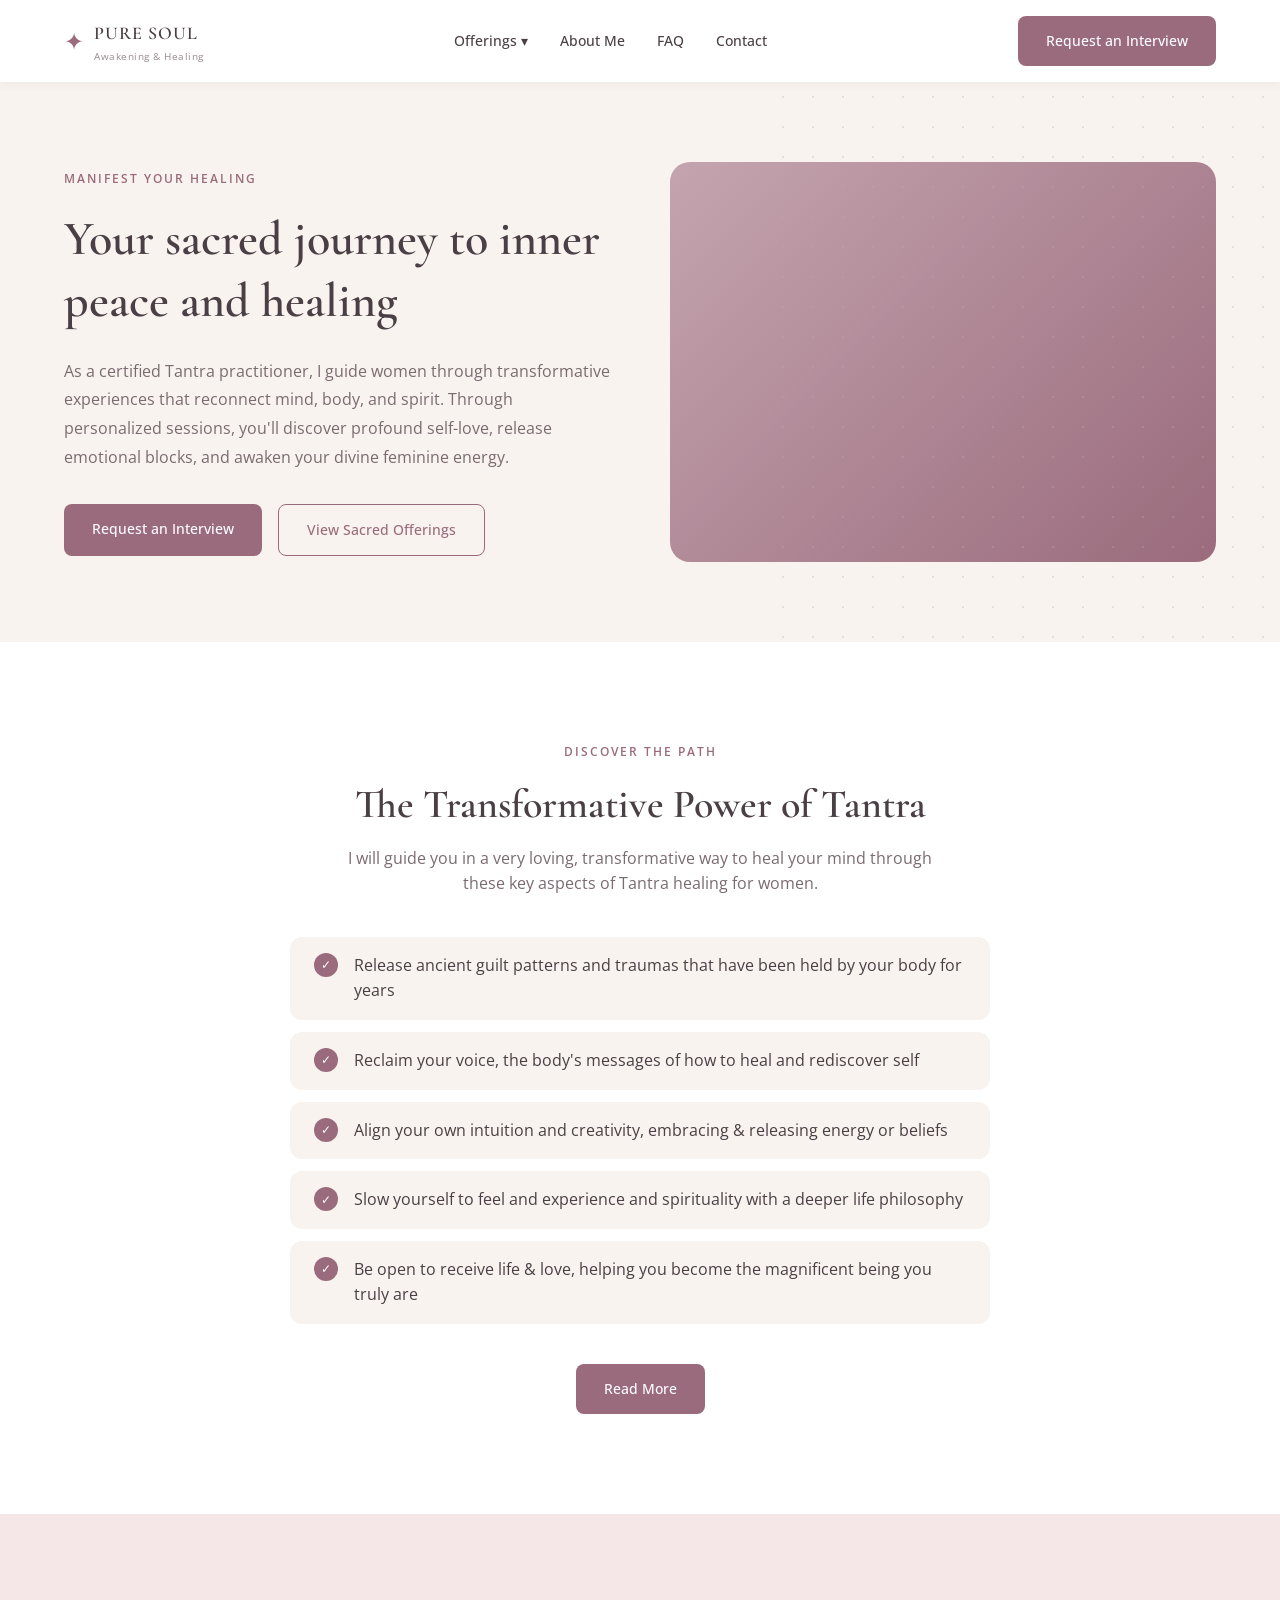
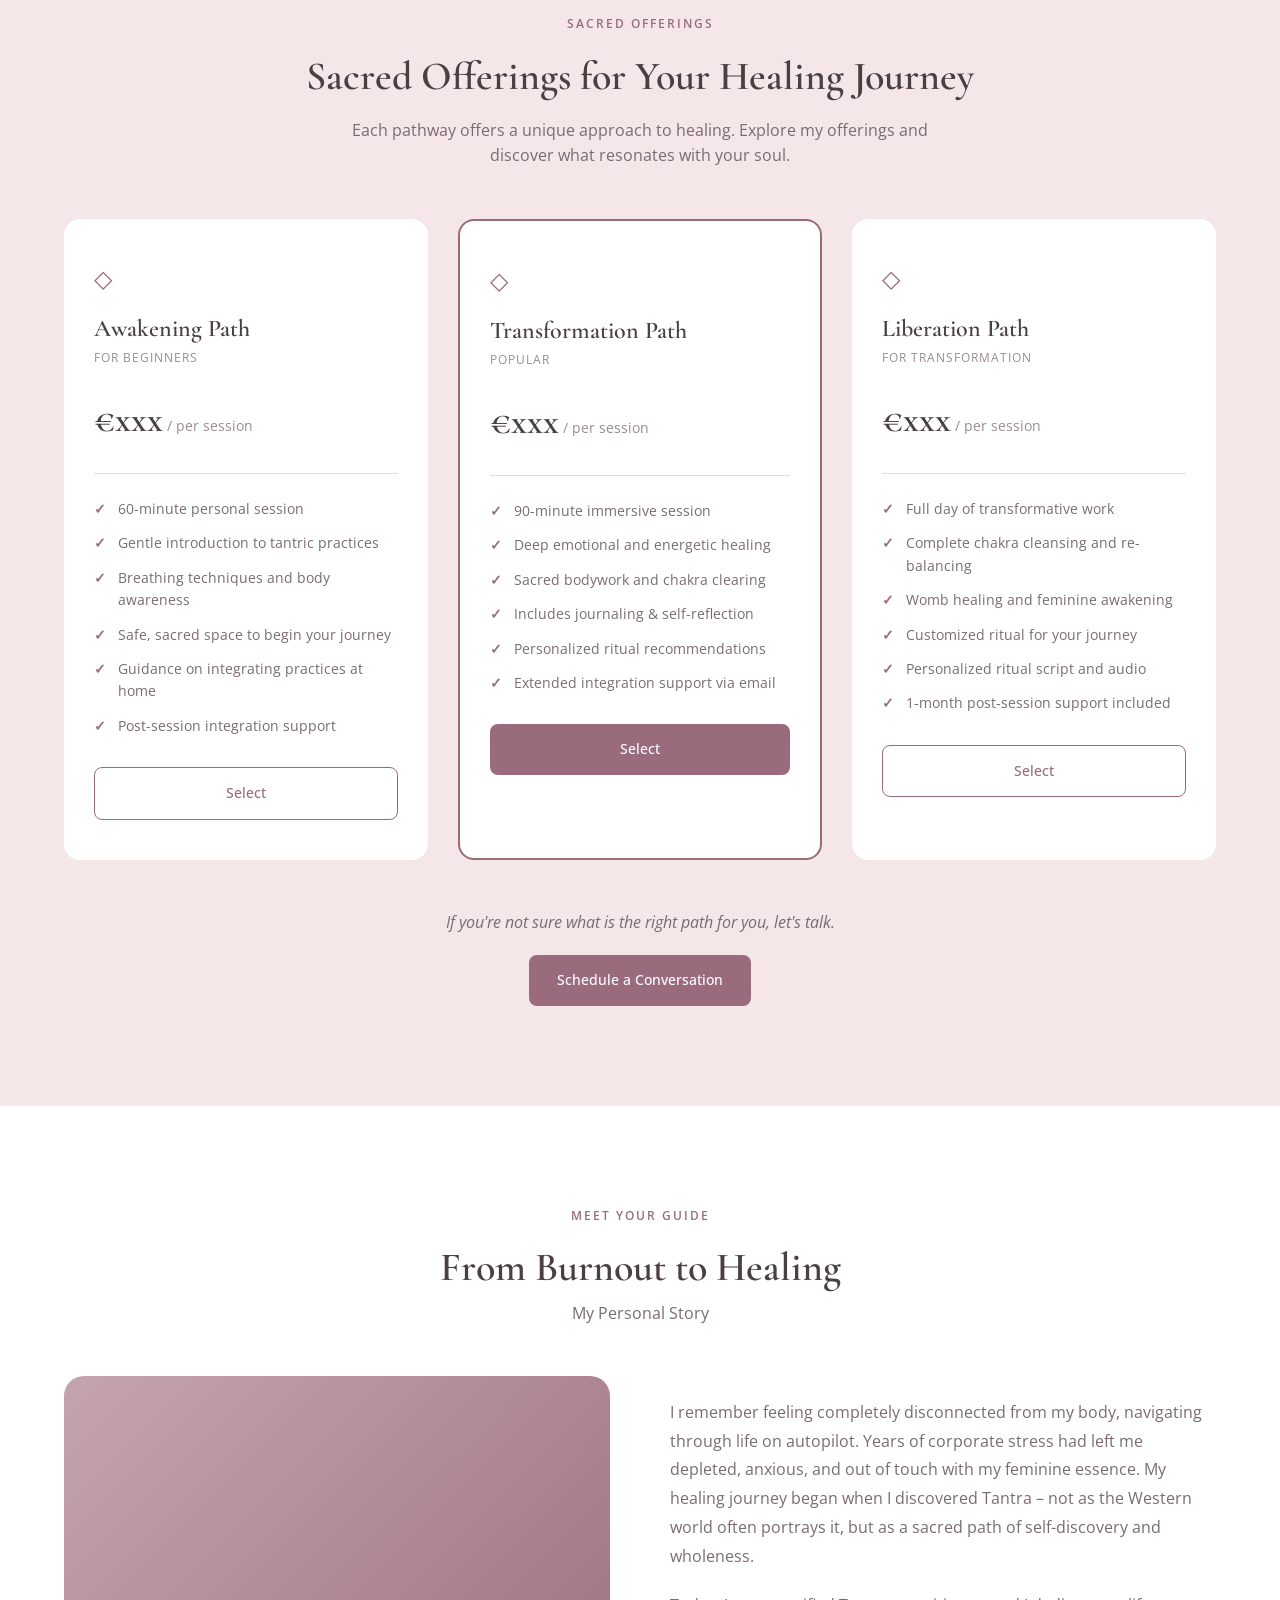
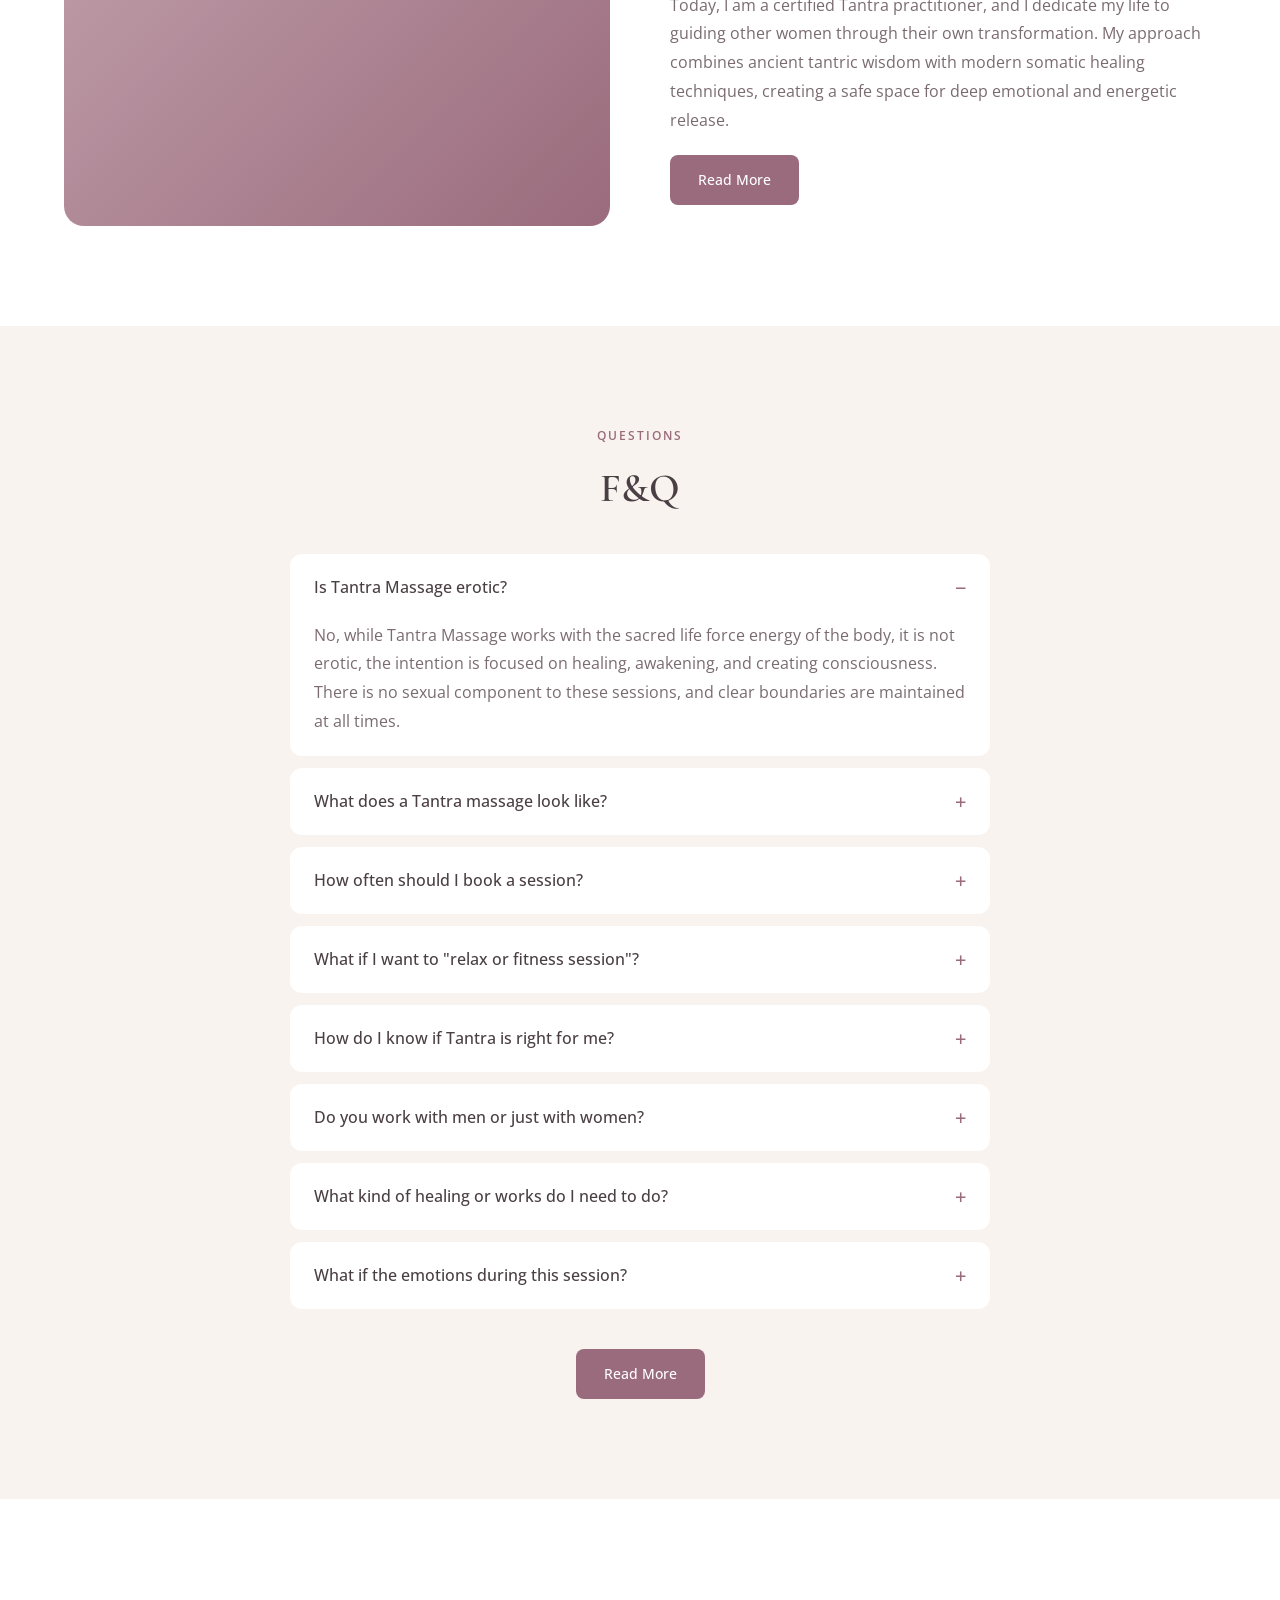
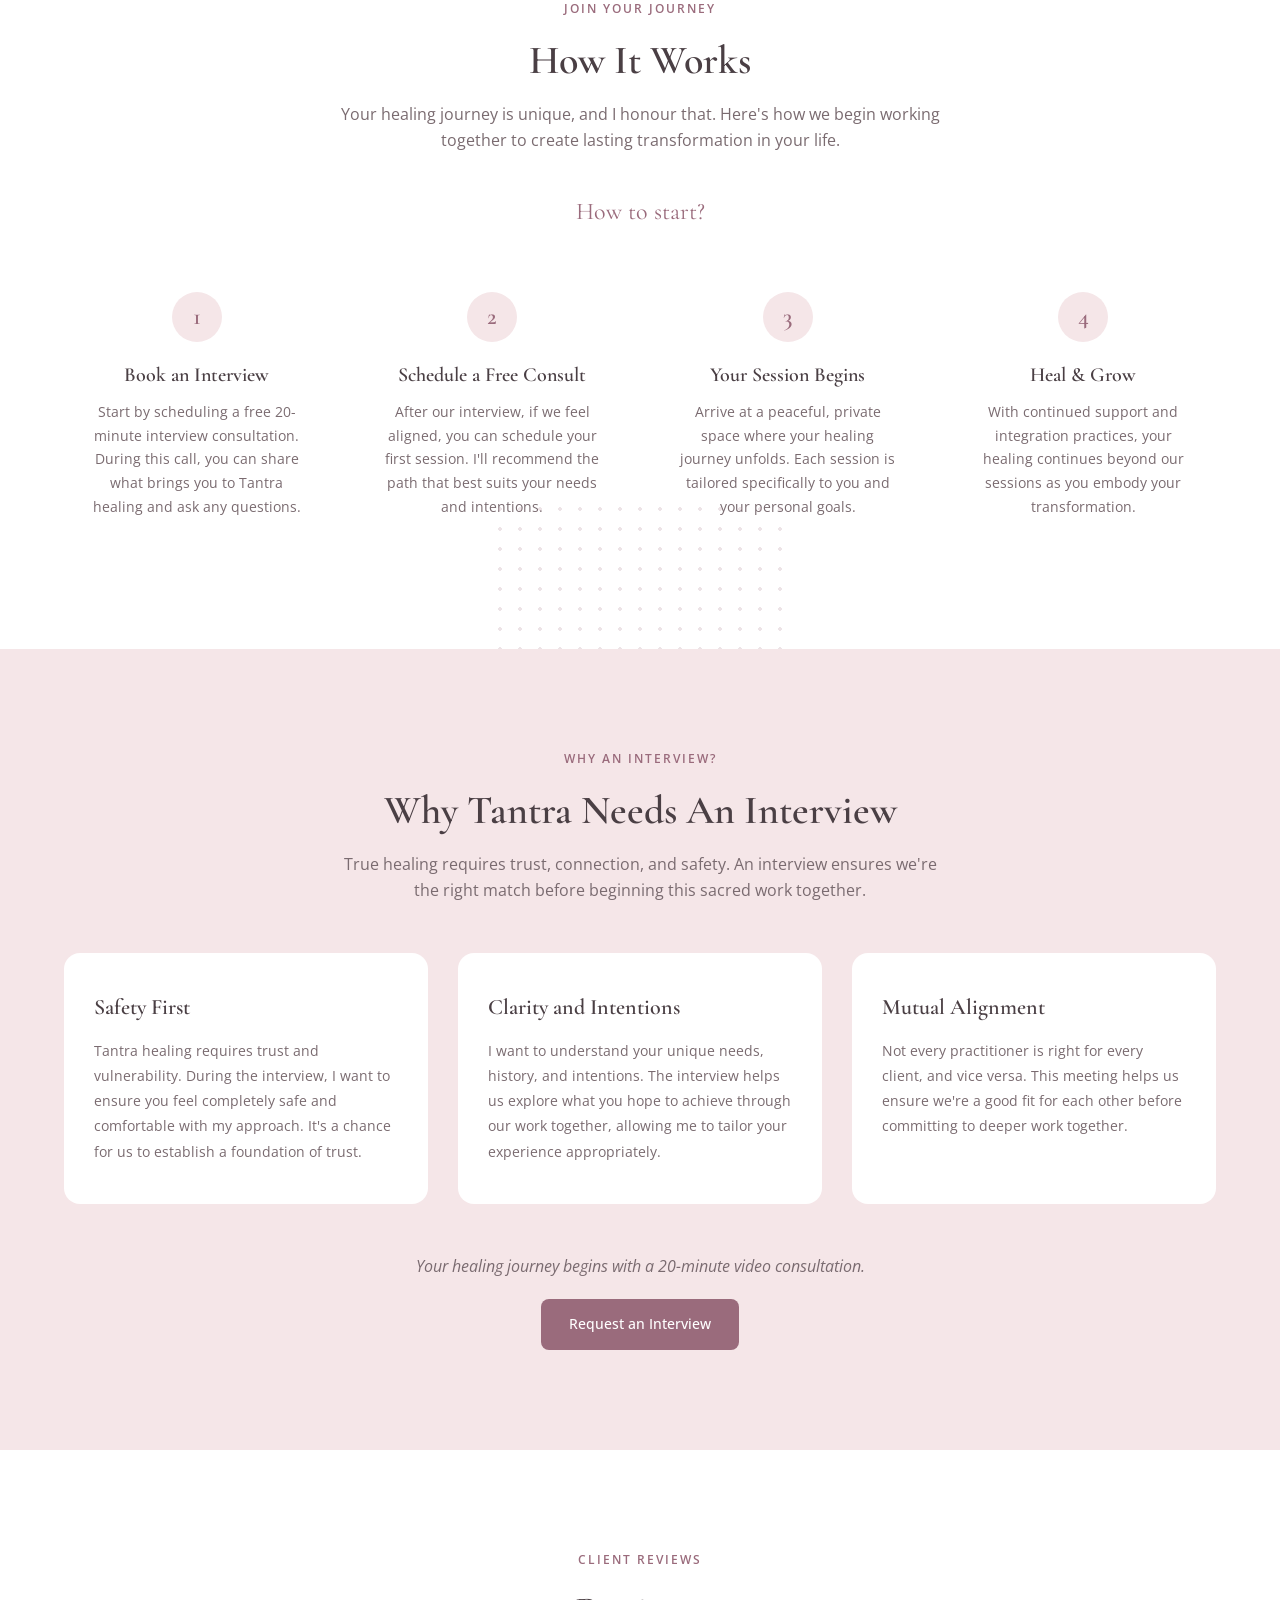
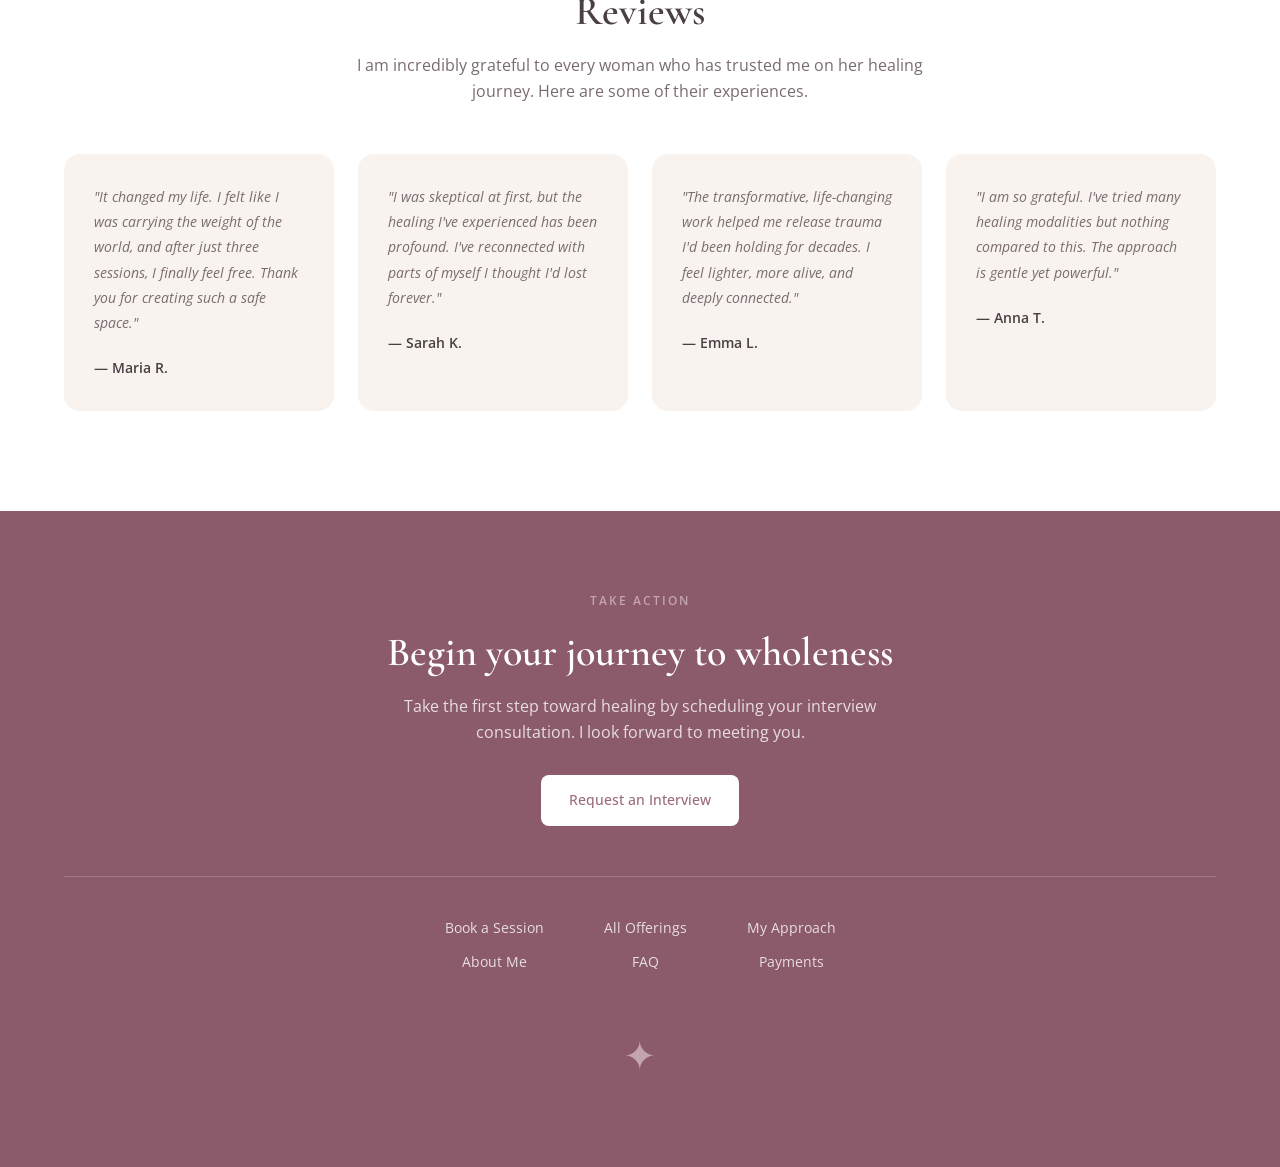
==== public/tantra-website/index.html @ 17f966dd "Build tantra static site Create a full static HTML/CSS/JS package for a tantra healing website. Adde" ====
<!DOCTYPE html>
<html lang="en">
<head>
    <meta charset="UTF-8">
    <meta name="viewport" content="width=device-width, initial-scale=1.0">
    <title>Sacred Journey - Inner Peace and Healing</title>
    <link rel="stylesheet" href="style.css">
    <link href="https://fonts.googleapis.com/css2?family=Cormorant+Garamond:wght@400;500;600;700&family=Open+Sans:wght@300;400;500;600&display=swap" rel="stylesheet">
</head>
<body>
    <!-- Header -->
    <header class="header">
        <div class="container">
            <div class="header-content">
                <div class="logo">
                    <div class="logo-icon">✦</div>
                    <div class="logo-text">
                        <span class="logo-name">PURE SOUL</span>
                        <span class="logo-tagline">Awakening & Healing</span>
                    </div>
                </div>
                <nav class="nav">
                    <ul class="nav-list">
                        <li><a href="#offerings">Offerings ▾</a></li>
                        <li><a href="#about">About Me</a></li>
                        <li><a href="#faq">FAQ</a></li>
                        <li><a href="#contact">Contact</a></li>
                    </ul>
                </nav>
                <a href="#interview" class="btn btn-primary">Request an Interview</a>
                <button class="mobile-menu-btn">☰</button>
            </div>
        </div>
    </header>

    <!-- Hero Section -->
    <section class="hero">
        <div class="container">
            <div class="hero-content">
                <div class="hero-text">
                    <span class="hero-label">MANIFEST YOUR HEALING</span>
                    <h1>Your sacred journey to inner peace and healing</h1>
                    <p>As a certified Tantra practitioner, I guide women through transformative experiences that reconnect mind, body, and spirit. Through personalized sessions, you'll discover profound self-love, release emotional blocks, and awaken your divine feminine energy.</p>
                    <div class="hero-buttons">
                        <a href="#interview" class="btn btn-primary">Request an Interview</a>
                        <a href="#offerings" class="btn btn-secondary">View Sacred Offerings</a>
                    </div>
                </div>
                <div class="hero-image">
                    <div class="hero-image-wrapper">
                        <div class="hero-image-placeholder"></div>
                    </div>
                </div>
            </div>
        </div>
        <div class="hero-bg-pattern"></div>
    </section>

    <!-- Transformative Power Section -->
    <section class="power-section">
        <div class="container">
            <span class="section-label">DISCOVER THE PATH</span>
            <h2>The Transformative Power of Tantra</h2>
            <p class="section-subtitle">I will guide you in a very loving, transformative way to heal your mind through these key aspects of Tantra healing for women.</p>
            
            <div class="power-list">
                <div class="power-item">
                    <span class="power-icon">✓</span>
                    <span>Release ancient guilt patterns and traumas that have been held by your body for years</span>
                </div>
                <div class="power-item">
                    <span class="power-icon">✓</span>
                    <span>Reclaim your voice, the body's messages of how to heal and rediscover self</span>
                </div>
                <div class="power-item">
                    <span class="power-icon">✓</span>
                    <span>Align your own intuition and creativity, embracing & releasing energy or beliefs</span>
                </div>
                <div class="power-item">
                    <span class="power-icon">✓</span>
                    <span>Slow yourself to feel and experience and spirituality with a deeper life philosophy</span>
                </div>
                <div class="power-item">
                    <span class="power-icon">✓</span>
                    <span>Be open to receive life & love, helping you become the magnificent being you truly are</span>
                </div>
            </div>
            
            <a href="#offerings" class="btn btn-primary">Read More</a>
        </div>
    </section>

    <!-- Sacred Offerings Section -->
    <section class="offerings-section" id="offerings">
        <div class="container">
            <span class="section-label">SACRED OFFERINGS</span>
            <h2>Sacred Offerings for Your Healing Journey</h2>
            <p class="section-subtitle">Each pathway offers a unique approach to healing. Explore my offerings and discover what resonates with your soul.</p>
            
            <div class="offerings-grid">
                <!-- Awakening Path -->
                <div class="offering-card">
                    <div class="offering-header">
                        <span class="offering-icon">◇</span>
                        <h3>Awakening Path</h3>
                        <p class="offering-tagline">For Beginners</p>
                    </div>
                    <div class="offering-price">
                        <span class="price">€xxx</span>
                        <span class="price-period">/ per session</span>
                    </div>
                    <ul class="offering-features">
                        <li><span class="check">✓</span> 60-minute personal session</li>
                        <li><span class="check">✓</span> Gentle introduction to tantric practices</li>
                        <li><span class="check">✓</span> Breathing techniques and body awareness</li>
                        <li><span class="check">✓</span> Safe, sacred space to begin your journey</li>
                        <li><span class="check">✓</span> Guidance on integrating practices at home</li>
                        <li><span class="check">✓</span> Post-session integration support</li>
                    </ul>
                    <a href="#" class="btn btn-outline">Select</a>
                </div>

                <!-- Transformation Path -->
                <div class="offering-card featured">
                    <div class="offering-header">
                        <span class="offering-icon">◇</span>
                        <h3>Transformation Path</h3>
                        <p class="offering-tagline">Popular</p>
                    </div>
                    <div class="offering-price">
                        <span class="price">€xxx</span>
                        <span class="price-period">/ per session</span>
                    </div>
                    <ul class="offering-features">
                        <li><span class="check">✓</span> 90-minute immersive session</li>
                        <li><span class="check">✓</span> Deep emotional and energetic healing</li>
                        <li><span class="check">✓</span> Sacred bodywork and chakra clearing</li>
                        <li><span class="check">✓</span> Includes journaling & self-reflection</li>
                        <li><span class="check">✓</span> Personalized ritual recommendations</li>
                        <li><span class="check">✓</span> Extended integration support via email</li>
                    </ul>
                    <a href="#" class="btn btn-primary">Select</a>
                </div>

                <!-- Liberation Path -->
                <div class="offering-card">
                    <div class="offering-header">
                        <span class="offering-icon">◇</span>
                        <h3>Liberation Path</h3>
                        <p class="offering-tagline">For Transformation</p>
                    </div>
                    <div class="offering-price">
                        <span class="price">€xxx</span>
                        <span class="price-period">/ per session</span>
                    </div>
                    <ul class="offering-features">
                        <li><span class="check">✓</span> Full day of transformative work</li>
                        <li><span class="check">✓</span> Complete chakra cleansing and re-balancing</li>
                        <li><span class="check">✓</span> Womb healing and feminine awakening</li>
                        <li><span class="check">✓</span> Customized ritual for your journey</li>
                        <li><span class="check">✓</span> Personalized ritual script and audio</li>
                        <li><span class="check">✓</span> 1-month post-session support included</li>
                    </ul>
                    <a href="#" class="btn btn-outline">Select</a>
                </div>
            </div>
            
            <p class="offerings-note">If you're not sure what is the right path for you, let's talk.</p>
            <a href="#interview" class="btn btn-primary">Schedule a Conversation</a>
        </div>
    </section>

    <!-- About Section -->
    <section class="about-section" id="about">
        <div class="container">
            <span class="section-label">MEET YOUR GUIDE</span>
            <h2>From Burnout to Healing</h2>
            <p class="section-subtitle">My Personal Story</p>
            
            <div class="about-content">
                <div class="about-image">
                    <div class="about-image-placeholder"></div>
                </div>
                <div class="about-text">
                    <p>I remember feeling completely disconnected from my body, navigating through life on autopilot. Years of corporate stress had left me depleted, anxious, and out of touch with my feminine essence. My healing journey began when I discovered Tantra – not as the Western world often portrays it, but as a sacred path of self-discovery and wholeness.</p>
                    <p>Today, I am a certified Tantra practitioner, and I dedicate my life to guiding other women through their own transformation. My approach combines ancient tantric wisdom with modern somatic healing techniques, creating a safe space for deep emotional and energetic release.</p>
                    <a href="#" class="btn btn-primary">Read More</a>
                </div>
            </div>
        </div>
    </section>

    <!-- FAQ Section -->
    <section class="faq-section" id="faq">
        <div class="container">
            <span class="section-label">QUESTIONS</span>
            <h2>F&Q</h2>
            
            <div class="faq-list">
                <div class="faq-item active">
                    <button class="faq-question">
                        <span>Is Tantra Massage erotic?</span>
                        <span class="faq-icon">−</span>
                    </button>
                    <div class="faq-answer">
                        <p>No, while Tantra Massage works with the sacred life force energy of the body, it is not erotic, the intention is focused on healing, awakening, and creating consciousness. There is no sexual component to these sessions, and clear boundaries are maintained at all times.</p>
                    </div>
                </div>
                <div class="faq-item">
                    <button class="faq-question">
                        <span>What does a Tantra massage look like?</span>
                        <span class="faq-icon">+</span>
                    </button>
                    <div class="faq-answer">
                        <p>A Tantra massage session includes breathwork, meditation, and gentle bodywork focused on energy flow and emotional release.</p>
                    </div>
                </div>
                <div class="faq-item">
                    <button class="faq-question">
                        <span>How often should I book a session?</span>
                        <span class="faq-icon">+</span>
                    </button>
                    <div class="faq-answer">
                        <p>This depends on your personal journey and goals. Many clients start with monthly sessions and adjust based on their needs.</p>
                    </div>
                </div>
                <div class="faq-item">
                    <button class="faq-question">
                        <span>What if I want to "relax or fitness session"?</span>
                        <span class="faq-icon">+</span>
                    </button>
                    <div class="faq-answer">
                        <p>While relaxation is a natural outcome, Tantra healing focuses on deeper transformation rather than just relaxation.</p>
                    </div>
                </div>
                <div class="faq-item">
                    <button class="faq-question">
                        <span>How do I know if Tantra is right for me?</span>
                        <span class="faq-icon">+</span>
                    </button>
                    <div class="faq-answer">
                        <p>If you feel called to deeper self-discovery and healing, Tantra may be right for you. Schedule a consultation to discuss.</p>
                    </div>
                </div>
                <div class="faq-item">
                    <button class="faq-question">
                        <span>Do you work with men or just with women?</span>
                        <span class="faq-icon">+</span>
                    </button>
                    <div class="faq-answer">
                        <p>Currently, I work exclusively with women to create a safe, sacred feminine healing space.</p>
                    </div>
                </div>
                <div class="faq-item">
                    <button class="faq-question">
                        <span>What kind of healing or works do I need to do?</span>
                        <span class="faq-icon">+</span>
                    </button>
                    <div class="faq-answer">
                        <p>There's no specific preparation required. Come with an open heart and willingness to explore.</p>
                    </div>
                </div>
                <div class="faq-item">
                    <button class="faq-question">
                        <span>What if the emotions during this session?</span>
                        <span class="faq-icon">+</span>
                    </button>
                    <div class="faq-answer">
                        <p>Emotional release is a natural and welcome part of the healing process. You'll be held in a safe, supportive space.</p>
                    </div>
                </div>
            </div>
            
            <a href="#" class="btn btn-primary">Read More</a>
        </div>
    </section>

    <!-- How It Works Section -->
    <section class="how-section">
        <div class="container">
            <span class="section-label">JOIN YOUR JOURNEY</span>
            <h2>How It Works</h2>
            <p class="section-subtitle">Your healing journey is unique, and I honour that. Here's how we begin working together to create lasting transformation in your life.</p>
            
            <div class="how-title">How to start?</div>
            
            <div class="steps-grid">
                <div class="step-card">
                    <div class="step-number">1</div>
                    <h3>Book an Interview</h3>
                    <p>Start by scheduling a free 20-minute interview consultation. During this call, you can share what brings you to Tantra healing and ask any questions.</p>
                </div>
                <div class="step-card">
                    <div class="step-number">2</div>
                    <h3>Schedule a Free Consult</h3>
                    <p>After our interview, if we feel aligned, you can schedule your first session. I'll recommend the path that best suits your needs and intentions.</p>
                </div>
                <div class="step-card">
                    <div class="step-number">3</div>
                    <h3>Your Session Begins</h3>
                    <p>Arrive at a peaceful, private space where your healing journey unfolds. Each session is tailored specifically to you and your personal goals.</p>
                </div>
                <div class="step-card">
                    <div class="step-number">4</div>
                    <h3>Heal & Grow</h3>
                    <p>With continued support and integration practices, your healing continues beyond our sessions as you embody your transformation.</p>
                </div>
            </div>
        </div>
        <div class="how-bg-pattern"></div>
    </section>

    <!-- Why Interview Section -->
    <section class="interview-section" id="interview">
        <div class="container">
            <span class="section-label">WHY AN INTERVIEW?</span>
            <h2>Why Tantra Needs An Interview</h2>
            <p class="section-subtitle">True healing requires trust, connection, and safety. An interview ensures we're the right match before beginning this sacred work together.</p>
            
            <div class="interview-grid">
                <div class="interview-card">
                    <h3>Safety First</h3>
                    <p>Tantra healing requires trust and vulnerability. During the interview, I want to ensure you feel completely safe and comfortable with my approach. It's a chance for us to establish a foundation of trust.</p>
                </div>
                <div class="interview-card">
                    <h3>Clarity and Intentions</h3>
                    <p>I want to understand your unique needs, history, and intentions. The interview helps us explore what you hope to achieve through our work together, allowing me to tailor your experience appropriately.</p>
                </div>
                <div class="interview-card">
                    <h3>Mutual Alignment</h3>
                    <p>Not every practitioner is right for every client, and vice versa. This meeting helps us ensure we're a good fit for each other before committing to deeper work together.</p>
                </div>
            </div>
            
            <p class="interview-note">Your healing journey begins with a 20-minute video consultation.</p>
            <a href="#" class="btn btn-primary">Request an Interview</a>
        </div>
    </section>

    <!-- Reviews Section -->
    <section class="reviews-section">
        <div class="container">
            <span class="section-label">CLIENT REVIEWS</span>
            <h2>Reviews</h2>
            <p class="section-subtitle">I am incredibly grateful to every woman who has trusted me on her healing journey. Here are some of their experiences.</p>
            
            <div class="reviews-grid">
                <div class="review-card">
                    <p>"It changed my life. I felt like I was carrying the weight of the world, and after just three sessions, I finally feel free. Thank you for creating such a safe space."</p>
                    <span class="reviewer">— Maria R.</span>
                </div>
                <div class="review-card">
                    <p>"I was skeptical at first, but the healing I've experienced has been profound. I've reconnected with parts of myself I thought I'd lost forever."</p>
                    <span class="reviewer">— Sarah K.</span>
                </div>
                <div class="review-card">
                    <p>"The transformative, life-changing work helped me release trauma I'd been holding for decades. I feel lighter, more alive, and deeply connected."</p>
                    <span class="reviewer">— Emma L.</span>
                </div>
                <div class="review-card">
                    <p>"I am so grateful. I've tried many healing modalities but nothing compared to this. The approach is gentle yet powerful."</p>
                    <span class="reviewer">— Anna T.</span>
                </div>
            </div>
        </div>
    </section>

    <!-- CTA Section -->
    <section class="cta-section">
        <div class="container">
            <span class="section-label">TAKE ACTION</span>
            <h2>Begin your journey to wholeness</h2>
            <p>Take the first step toward healing by scheduling your interview consultation. I look forward to meeting you.</p>
            <a href="#" class="btn btn-light">Request an Interview</a>
            
            <div class="cta-links">
                <div class="cta-link-group">
                    <a href="#">Book a Session</a>
                    <a href="#">About Me</a>
                </div>
                <div class="cta-link-group">
                    <a href="#">All Offerings</a>
                    <a href="#">FAQ</a>
                </div>
                <div class="cta-link-group">
                    <a href="#">My Approach</a>
                    <a href="#">Payments</a>
                </div>
            </div>
            
            <div class="footer-logo">
                <span class="footer-logo-icon">✦</span>
            </div>
        </div>
    </section>

    <script src="script.js"></script>
</body>
</html>
---- public/tantra-website/style.css ----
/* Reset & Base Styles */
* {
    margin: 0;
    padding: 0;
    box-sizing: border-box;
}

:root {
    --primary: #9a6b7c;
    --primary-light: #c4a4af;
    --primary-dark: #7a4f5e;
    --secondary: #d4a574;
    --background: #fdfbf9;
    --background-alt: #f8f3ef;
    --background-pink: #f5e6e8;
    --background-dark: #8b5a6b;
    --text: #4a3f44;
    --text-light: #7a6b70;
    --text-muted: #9a8b90;
    --white: #ffffff;
    --border: #e5ddd8;
}

html {
    scroll-behavior: smooth;
}

body {
    font-family: 'Open Sans', sans-serif;
    font-size: 16px;
    line-height: 1.6;
    color: var(--text);
    background-color: var(--background);
}

h1, h2, h3, h4, h5, h6 {
    font-family: 'Cormorant Garamond', serif;
    font-weight: 600;
    line-height: 1.3;
}

.container {
    max-width: 1200px;
    margin: 0 auto;
    padding: 0 24px;
}

/* Buttons */
.btn {
    display: inline-block;
    padding: 14px 28px;
    font-size: 14px;
    font-weight: 500;
    text-decoration: none;
    border-radius: 8px;
    transition: all 0.3s ease;
    cursor: pointer;
    border: none;
    text-align: center;
}

.btn-primary {
    background-color: var(--primary);
    color: var(--white);
}

.btn-primary:hover {
    background-color: var(--primary-dark);
    transform: translateY(-2px);
}

.btn-secondary {
    background-color: transparent;
    color: var(--primary);
    border: 1px solid var(--primary);
}

.btn-secondary:hover {
    background-color: var(--primary);
    color: var(--white);
}

.btn-outline {
    background-color: transparent;
    color: var(--primary);
    border: 1px solid var(--primary);
}

.btn-outline:hover {
    background-color: var(--primary);
    color: var(--white);
}

.btn-light {
    background-color: var(--white);
    color: var(--primary);
}

.btn-light:hover {
    background-color: var(--background-alt);
}

/* Section Labels */
.section-label {
    display: block;
    font-size: 12px;
    font-weight: 600;
    letter-spacing: 2px;
    text-transform: uppercase;
    color: var(--primary);
    margin-bottom: 16px;
}

.section-subtitle {
    color: var(--text-light);
    max-width: 600px;
    margin: 0 auto 40px;
}

/* Header */
.header {
    background-color: var(--white);
    padding: 16px 0;
    position: sticky;
    top: 0;
    z-index: 1000;
    box-shadow: 0 2px 10px rgba(0, 0, 0, 0.05);
}

.header-content {
    display: flex;
    align-items: center;
    justify-content: space-between;
}

.logo {
    display: flex;
    align-items: center;
    gap: 10px;
}

.logo-icon {
    font-size: 24px;
    color: var(--primary);
}

.logo-text {
    display: flex;
    flex-direction: column;
}

.logo-name {
    font-family: 'Cormorant Garamond', serif;
    font-size: 18px;
    font-weight: 600;
    color: var(--text);
    letter-spacing: 1px;
}

.logo-tagline {
    font-size: 10px;
    color: var(--text-muted);
    letter-spacing: 0.5px;
}

.nav-list {
    display: flex;
    list-style: none;
    gap: 32px;
}

.nav-list a {
    text-decoration: none;
    color: var(--text);
    font-size: 14px;
    font-weight: 500;
    transition: color 0.3s ease;
}

.nav-list a:hover {
    color: var(--primary);
}

.mobile-menu-btn {
    display: none;
    background: none;
    border: none;
    font-size: 24px;
    cursor: pointer;
    color: var(--text);
}

/* Hero Section */
.hero {
    background-color: var(--background-alt);
    padding: 80px 0;
    position: relative;
    overflow: hidden;
}

.hero-content {
    display: grid;
    grid-template-columns: 1fr 1fr;
    gap: 60px;
    align-items: center;
}

.hero-label {
    display: block;
    font-size: 12px;
    font-weight: 600;
    letter-spacing: 2px;
    text-transform: uppercase;
    color: var(--primary);
    margin-bottom: 20px;
}

.hero h1 {
    font-size: 48px;
    color: var(--text);
    margin-bottom: 24px;
}

.hero p {
    color: var(--text-light);
    margin-bottom: 32px;
    line-height: 1.8;
}

.hero-buttons {
    display: flex;
    gap: 16px;
    flex-wrap: wrap;
}

.hero-image-wrapper {
    position: relative;
}

.hero-image-placeholder {
    width: 100%;
    height: 400px;
    background: linear-gradient(135deg, var(--primary-light) 0%, var(--primary) 100%);
    border-radius: 20px;
}

.hero-bg-pattern {
    position: absolute;
    top: 0;
    right: 0;
    width: 40%;
    height: 100%;
    background-image: radial-gradient(circle, var(--primary-light) 1px, transparent 1px);
    background-size: 30px 30px;
    opacity: 0.3;
    pointer-events: none;
}

/* Power Section */
.power-section {
    padding: 100px 0;
    text-align: center;
    background-color: var(--white);
}

.power-section h2 {
    font-size: 40px;
    margin-bottom: 16px;
    color: var(--text);
}

.power-list {
    max-width: 700px;
    margin: 40px auto;
    text-align: left;
}

.power-item {
    display: flex;
    align-items: flex-start;
    gap: 16px;
    padding: 16px 24px;
    background-color: var(--background-alt);
    border-radius: 12px;
    margin-bottom: 12px;
}

.power-icon {
    width: 24px;
    height: 24px;
    background-color: var(--primary);
    color: var(--white);
    border-radius: 50%;
    display: flex;
    align-items: center;
    justify-content: center;
    font-size: 12px;
    flex-shrink: 0;
}

/* Offerings Section */
.offerings-section {
    padding: 100px 0;
    text-align: center;
    background-color: var(--background-pink);
}

.offerings-section h2 {
    font-size: 40px;
    margin-bottom: 16px;
    color: var(--text);
}

.offerings-grid {
    display: grid;
    grid-template-columns: repeat(3, 1fr);
    gap: 30px;
    margin: 50px 0;
}

.offering-card {
    background-color: var(--white);
    border-radius: 16px;
    padding: 40px 30px;
    text-align: left;
    transition: transform 0.3s ease, box-shadow 0.3s ease;
}

.offering-card:hover {
    transform: translateY(-5px);
    box-shadow: 0 20px 40px rgba(0, 0, 0, 0.1);
}

.offering-card.featured {
    border: 2px solid var(--primary);
}

.offering-header {
    margin-bottom: 24px;
}

.offering-icon {
    font-size: 24px;
    color: var(--primary);
    display: block;
    margin-bottom: 16px;
}

.offering-header h3 {
    font-size: 24px;
    margin-bottom: 4px;
    color: var(--text);
}

.offering-tagline {
    font-size: 12px;
    color: var(--text-muted);
    text-transform: uppercase;
    letter-spacing: 1px;
}

.offering-price {
    margin-bottom: 24px;
    padding-bottom: 24px;
    border-bottom: 1px solid var(--border);
}

.price {
    font-family: 'Cormorant Garamond', serif;
    font-size: 36px;
    font-weight: 600;
    color: var(--text);
}

.price-period {
    font-size: 14px;
    color: var(--text-muted);
}

.offering-features {
    list-style: none;
    margin-bottom: 30px;
}

.offering-features li {
    display: flex;
    align-items: flex-start;
    gap: 12px;
    margin-bottom: 12px;
    font-size: 14px;
    color: var(--text-light);
}

.offering-features .check {
    color: var(--primary);
    font-weight: 600;
}

.offering-card .btn {
    width: 100%;
}

.offerings-note {
    color: var(--text-light);
    margin-bottom: 20px;
    font-style: italic;
}

/* About Section */
.about-section {
    padding: 100px 0;
    background-color: var(--white);
    text-align: center;
}

.about-section h2 {
    font-size: 40px;
    margin-bottom: 8px;
    color: var(--text);
}

.about-content {
    display: grid;
    grid-template-columns: 1fr 1fr;
    gap: 60px;
    align-items: center;
    margin-top: 50px;
    text-align: left;
}

.about-image-placeholder {
    width: 100%;
    height: 450px;
    background: linear-gradient(135deg, var(--primary-light) 0%, var(--primary) 100%);
    border-radius: 20px;
}

.about-text p {
    color: var(--text-light);
    margin-bottom: 20px;
    line-height: 1.8;
}

/* FAQ Section */
.faq-section {
    padding: 100px 0;
    background-color: var(--background-alt);
    text-align: center;
}

.faq-section h2 {
    font-size: 40px;
    margin-bottom: 40px;
    color: var(--text);
}

.faq-list {
    max-width: 700px;
    margin: 0 auto 40px;
    text-align: left;
}

.faq-item {
    background-color: var(--white);
    border-radius: 12px;
    margin-bottom: 12px;
    overflow: hidden;
}

.faq-question {
    width: 100%;
    padding: 20px 24px;
    background: none;
    border: none;
    display: flex;
    justify-content: space-between;
    align-items: center;
    cursor: pointer;
    font-size: 16px;
    font-weight: 500;
    color: var(--text);
    text-align: left;
    font-family: inherit;
}

.faq-question:hover {
    color: var(--primary);
}

.faq-icon {
    font-size: 20px;
    color: var(--primary);
}

.faq-answer {
    display: none;
    padding: 0 24px 20px;
}

.faq-item.active .faq-answer {
    display: block;
}

.faq-answer p {
    color: var(--text-light);
    line-height: 1.8;
}

/* How It Works Section */
.how-section {
    padding: 100px 0;
    background-color: var(--white);
    text-align: center;
    position: relative;
    overflow: hidden;
}

.how-section h2 {
    font-size: 40px;
    margin-bottom: 16px;
    color: var(--text);
}

.how-title {
    font-family: 'Cormorant Garamond', serif;
    font-size: 24px;
    color: var(--primary);
    margin: 40px 0 30px;
}

.steps-grid {
    display: grid;
    grid-template-columns: repeat(4, 1fr);
    gap: 30px;
    margin-top: 30px;
}

.step-card {
    text-align: center;
    padding: 30px 20px;
}

.step-number {
    width: 50px;
    height: 50px;
    background-color: var(--background-pink);
    border-radius: 50%;
    display: flex;
    align-items: center;
    justify-content: center;
    margin: 0 auto 20px;
    font-family: 'Cormorant Garamond', serif;
    font-size: 24px;
    font-weight: 600;
    color: var(--primary);
}

.step-card h3 {
    font-size: 20px;
    margin-bottom: 12px;
    color: var(--text);
}

.step-card p {
    font-size: 14px;
    color: var(--text-light);
    line-height: 1.7;
}

.how-bg-pattern {
    position: absolute;
    bottom: 0;
    left: 50%;
    transform: translateX(-50%);
    width: 300px;
    height: 150px;
    background-image: radial-gradient(circle, var(--primary-light) 2px, transparent 2px);
    background-size: 20px 20px;
    opacity: 0.3;
    pointer-events: none;
}

/* Interview Section */
.interview-section {
    padding: 100px 0;
    background-color: var(--background-pink);
    text-align: center;
}

.interview-section h2 {
    font-size: 40px;
    margin-bottom: 16px;
    color: var(--text);
}

.interview-grid {
    display: grid;
    grid-template-columns: repeat(3, 1fr);
    gap: 30px;
    margin: 50px 0;
}

.interview-card {
    background-color: var(--white);
    border-radius: 16px;
    padding: 40px 30px;
    text-align: left;
}

.interview-card h3 {
    font-size: 22px;
    margin-bottom: 16px;
    color: var(--text);
}

.interview-card p {
    font-size: 14px;
    color: var(--text-light);
    line-height: 1.8;
}

.interview-note {
    color: var(--text-light);
    margin-bottom: 20px;
    font-style: italic;
}

/* Reviews Section */
.reviews-section {
    padding: 100px 0;
    background-color: var(--white);
    text-align: center;
}

.reviews-section h2 {
    font-size: 40px;
    margin-bottom: 16px;
    color: var(--text);
}

.reviews-grid {
    display: grid;
    grid-template-columns: repeat(4, 1fr);
    gap: 24px;
    margin-top: 50px;
}

.review-card {
    background-color: var(--background-alt);
    border-radius: 16px;
    padding: 30px;
    text-align: left;
}

.review-card p {
    font-size: 14px;
    color: var(--text-light);
    line-height: 1.8;
    margin-bottom: 20px;
    font-style: italic;
}

.reviewer {
    font-size: 14px;
    font-weight: 600;
    color: var(--text);
}

/* CTA Section */
.cta-section {
    padding: 80px 0;
    background-color: var(--background-dark);
    text-align: center;
    color: var(--white);
}

.cta-section .section-label {
    color: var(--primary-light);
}

.cta-section h2 {
    font-size: 40px;
    margin-bottom: 16px;
    color: var(--white);
}

.cta-section > .container > p {
    color: rgba(255, 255, 255, 0.8);
    max-width: 500px;
    margin: 0 auto 30px;
}

.cta-links {
    display: flex;
    justify-content: center;
    gap: 60px;
    margin-top: 50px;
    padding-top: 40px;
    border-top: 1px solid rgba(255, 255, 255, 0.2);
}

.cta-link-group {
    display: flex;
    flex-direction: column;
    gap: 12px;
}

.cta-link-group a {
    color: rgba(255, 255, 255, 0.8);
    text-decoration: none;
    font-size: 14px;
    transition: color 0.3s ease;
}

.cta-link-group a:hover {
    color: var(--white);
}

.footer-logo {
    margin-top: 50px;
}

.footer-logo-icon {
    font-size: 40px;
    color: var(--primary-light);
}

/* Responsive Styles */
@media (max-width: 1024px) {
    .hero h1 {
        font-size: 40px;
    }
    
    .offerings-grid,
    .interview-grid {
        grid-template-columns: repeat(2, 1fr);
    }
    
    .steps-grid,
    .reviews-grid {
        grid-template-columns: repeat(2, 1fr);
    }
}

@media (max-width: 768px) {
    .nav,
    .header .btn {
        display: none;
    }
    
    .mobile-menu-btn {
        display: block;
    }
    
    .hero-content,
    .about-content {
        grid-template-columns: 1fr;
        gap: 40px;
    }
    
    .hero {
        padding: 60px 0;
    }
    
    .hero h1 {
        font-size: 32px;
    }
    
    .hero-image {
        order: -1;
    }
    
    .offerings-grid,
    .interview-grid,
    .steps-grid,
    .reviews-grid {
        grid-template-columns: 1fr;
    }
    
    .cta-links {
        flex-direction: column;
        gap: 30px;
    }
    
    h2 {
        font-size: 32px !important;
    }
    
    section {
        padding: 60px 0;
    }
}

@media (max-width: 480px) {
    .hero-buttons {
        flex-direction: column;
    }
    
    .btn {
        width: 100%;
    }
}
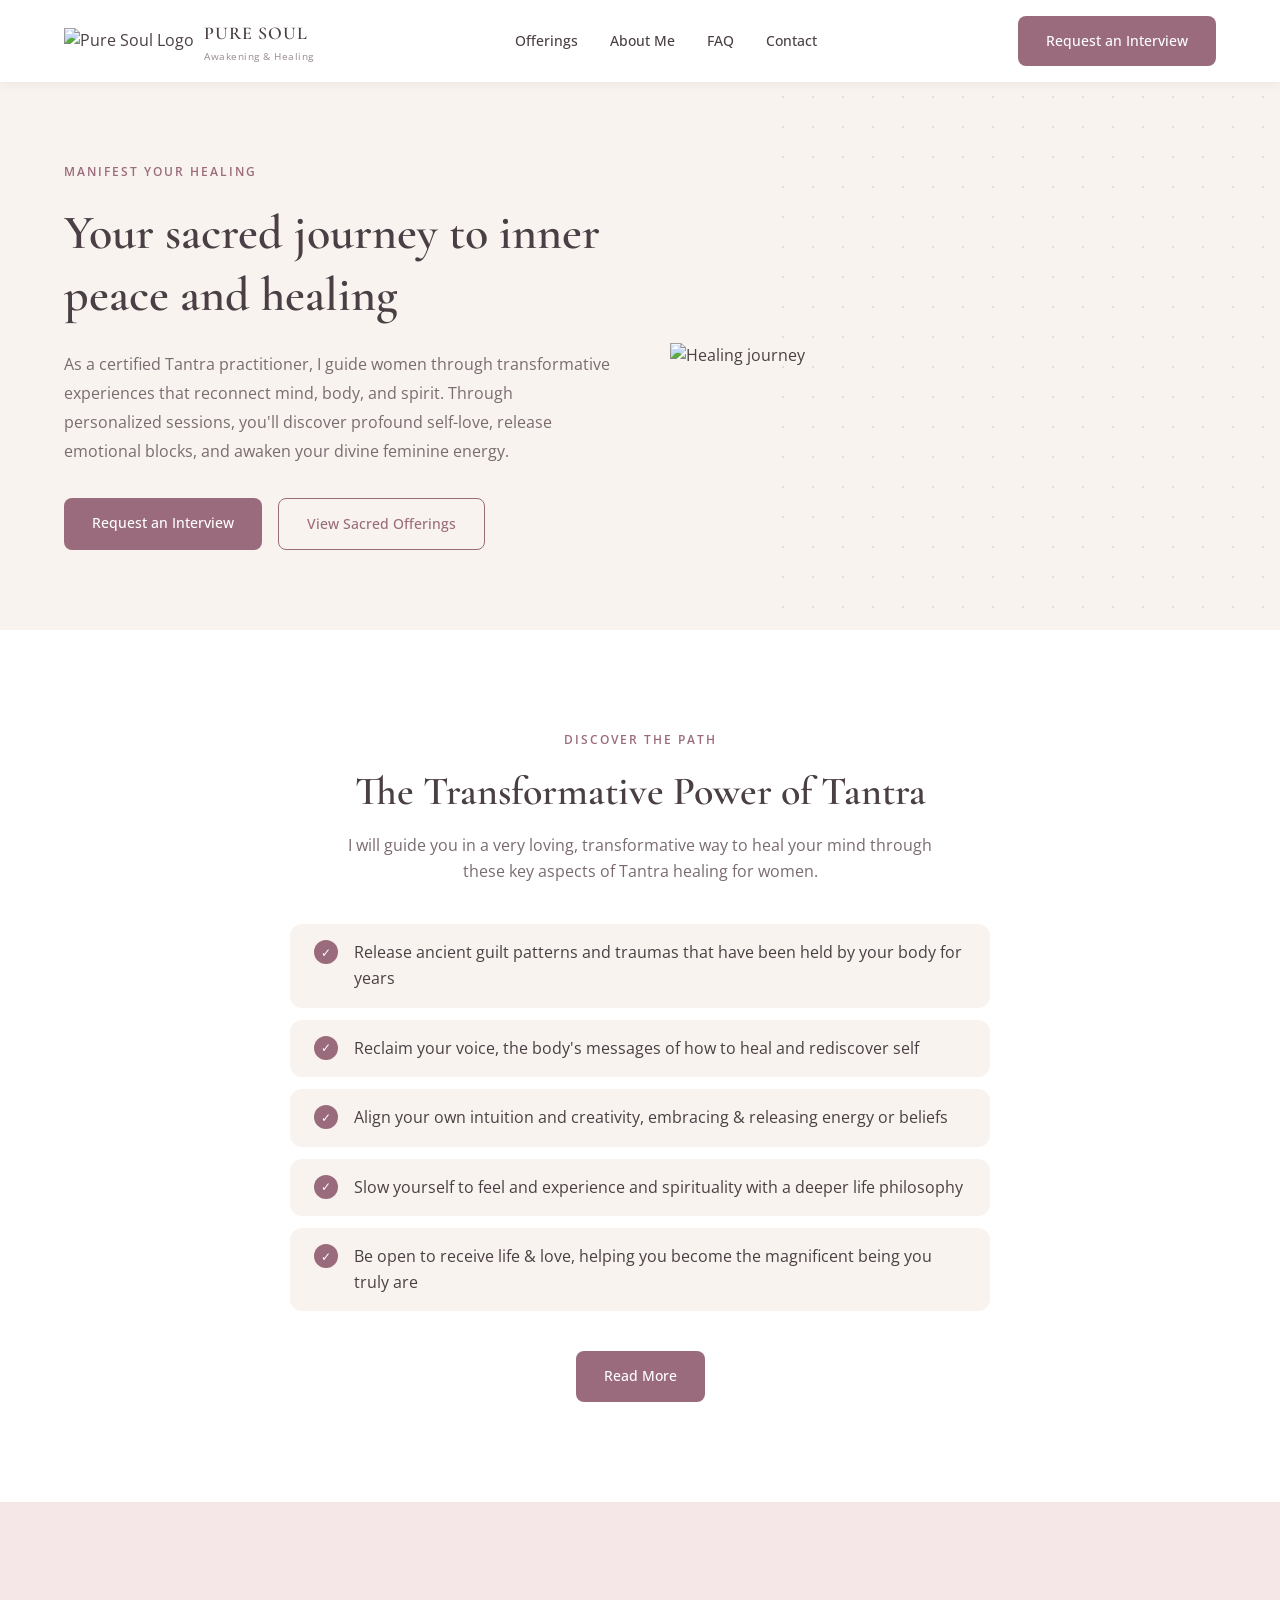
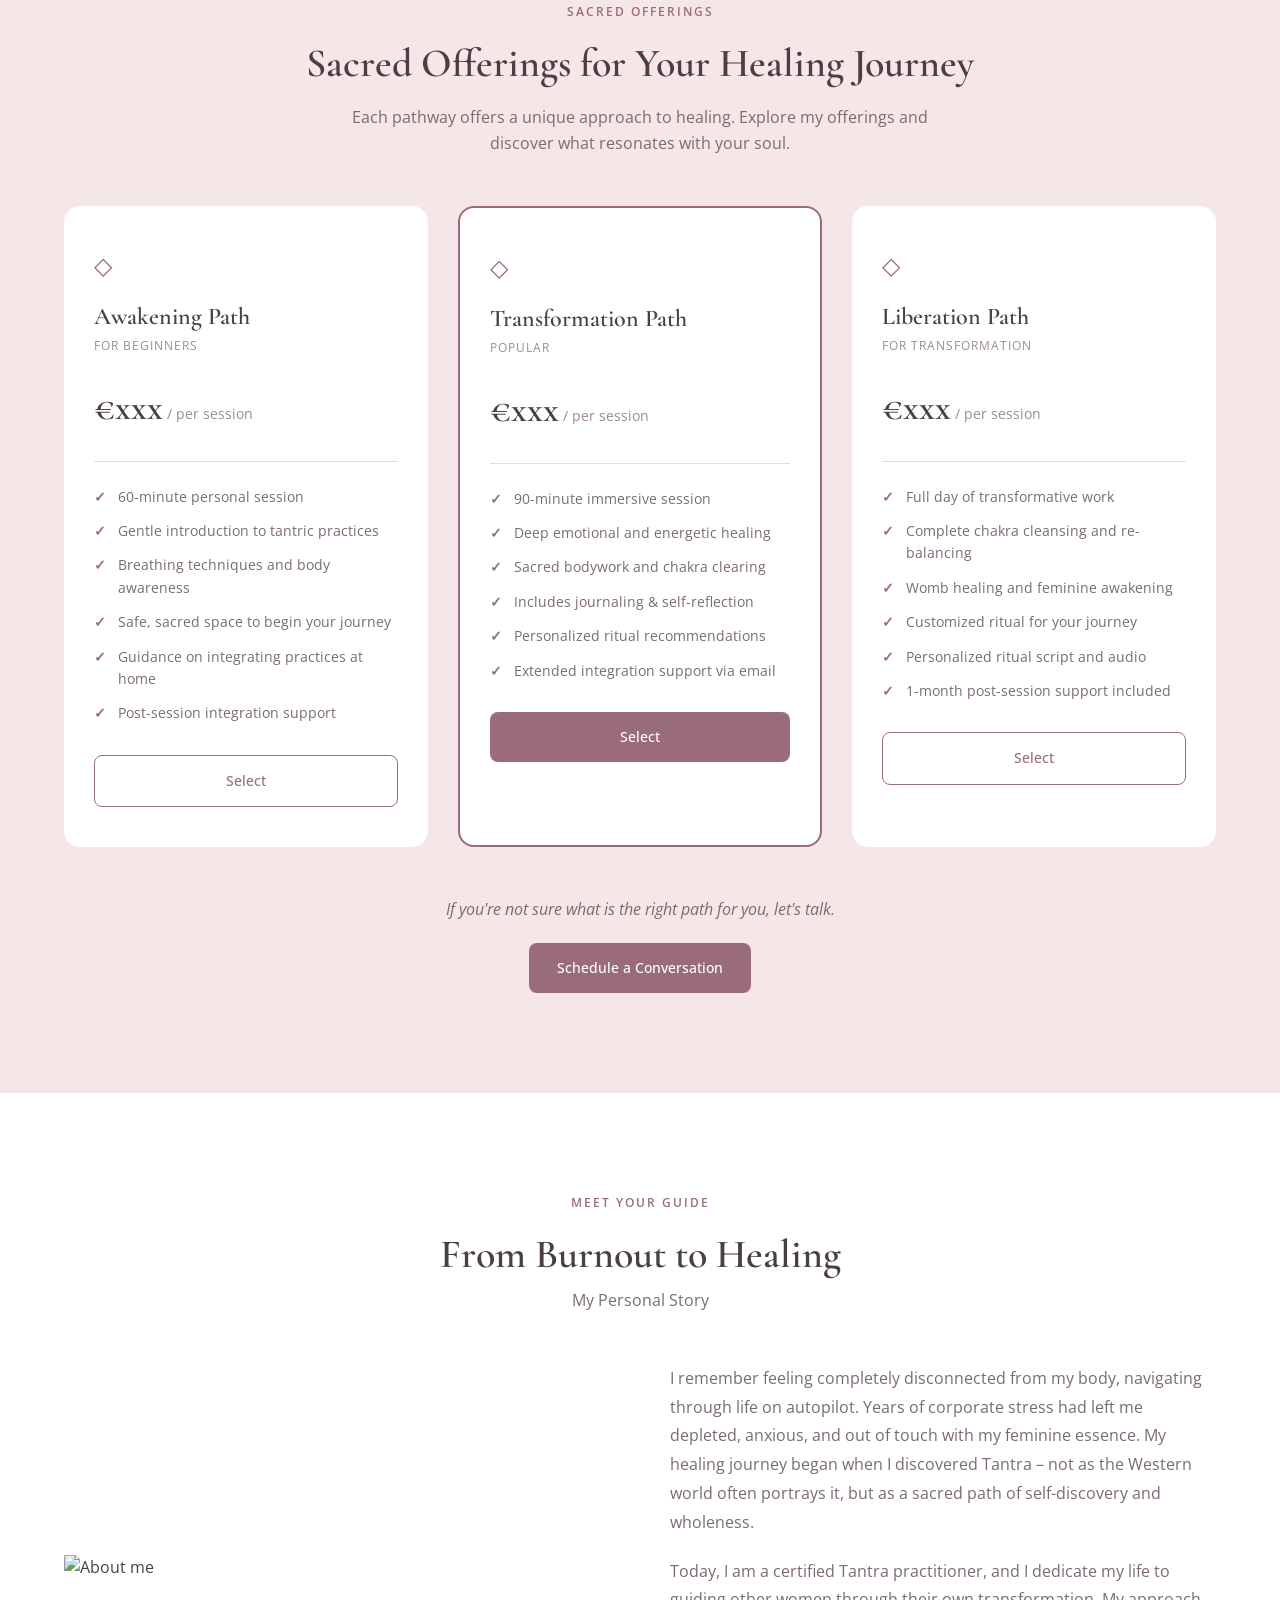
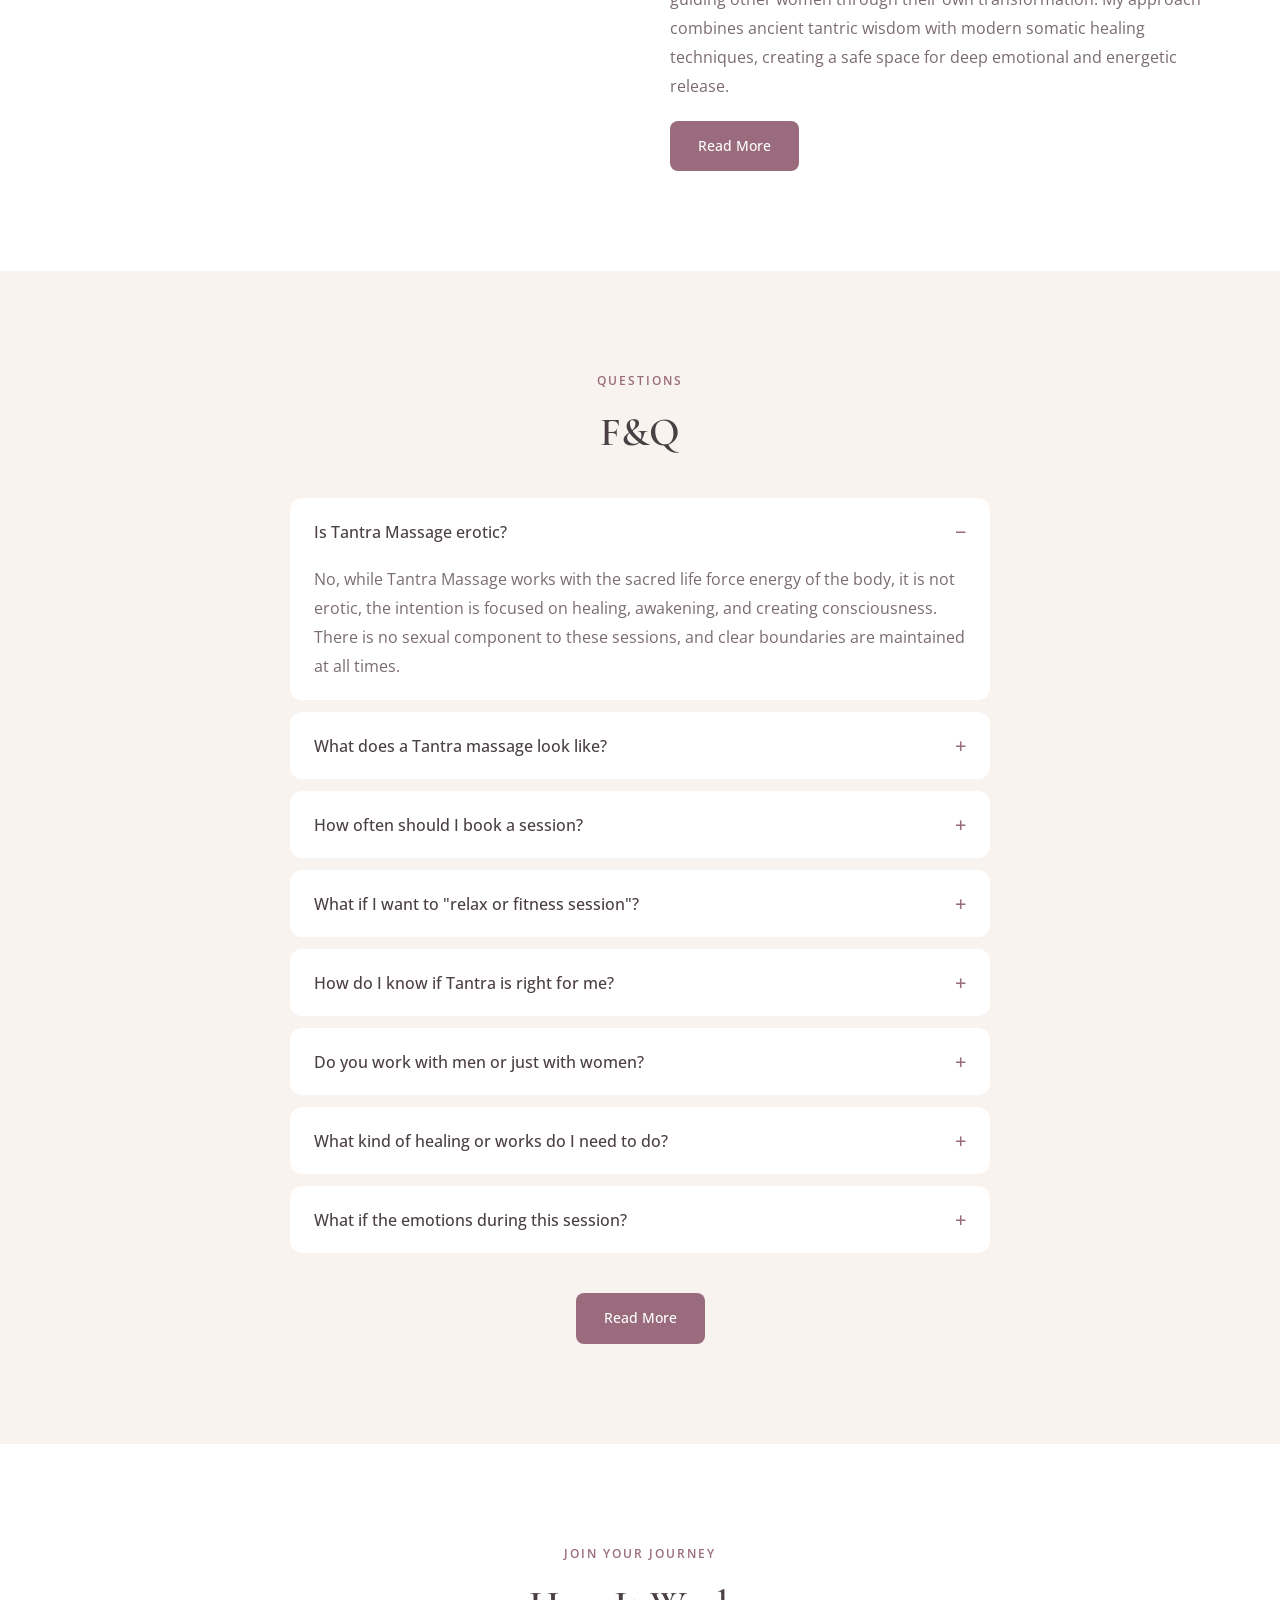
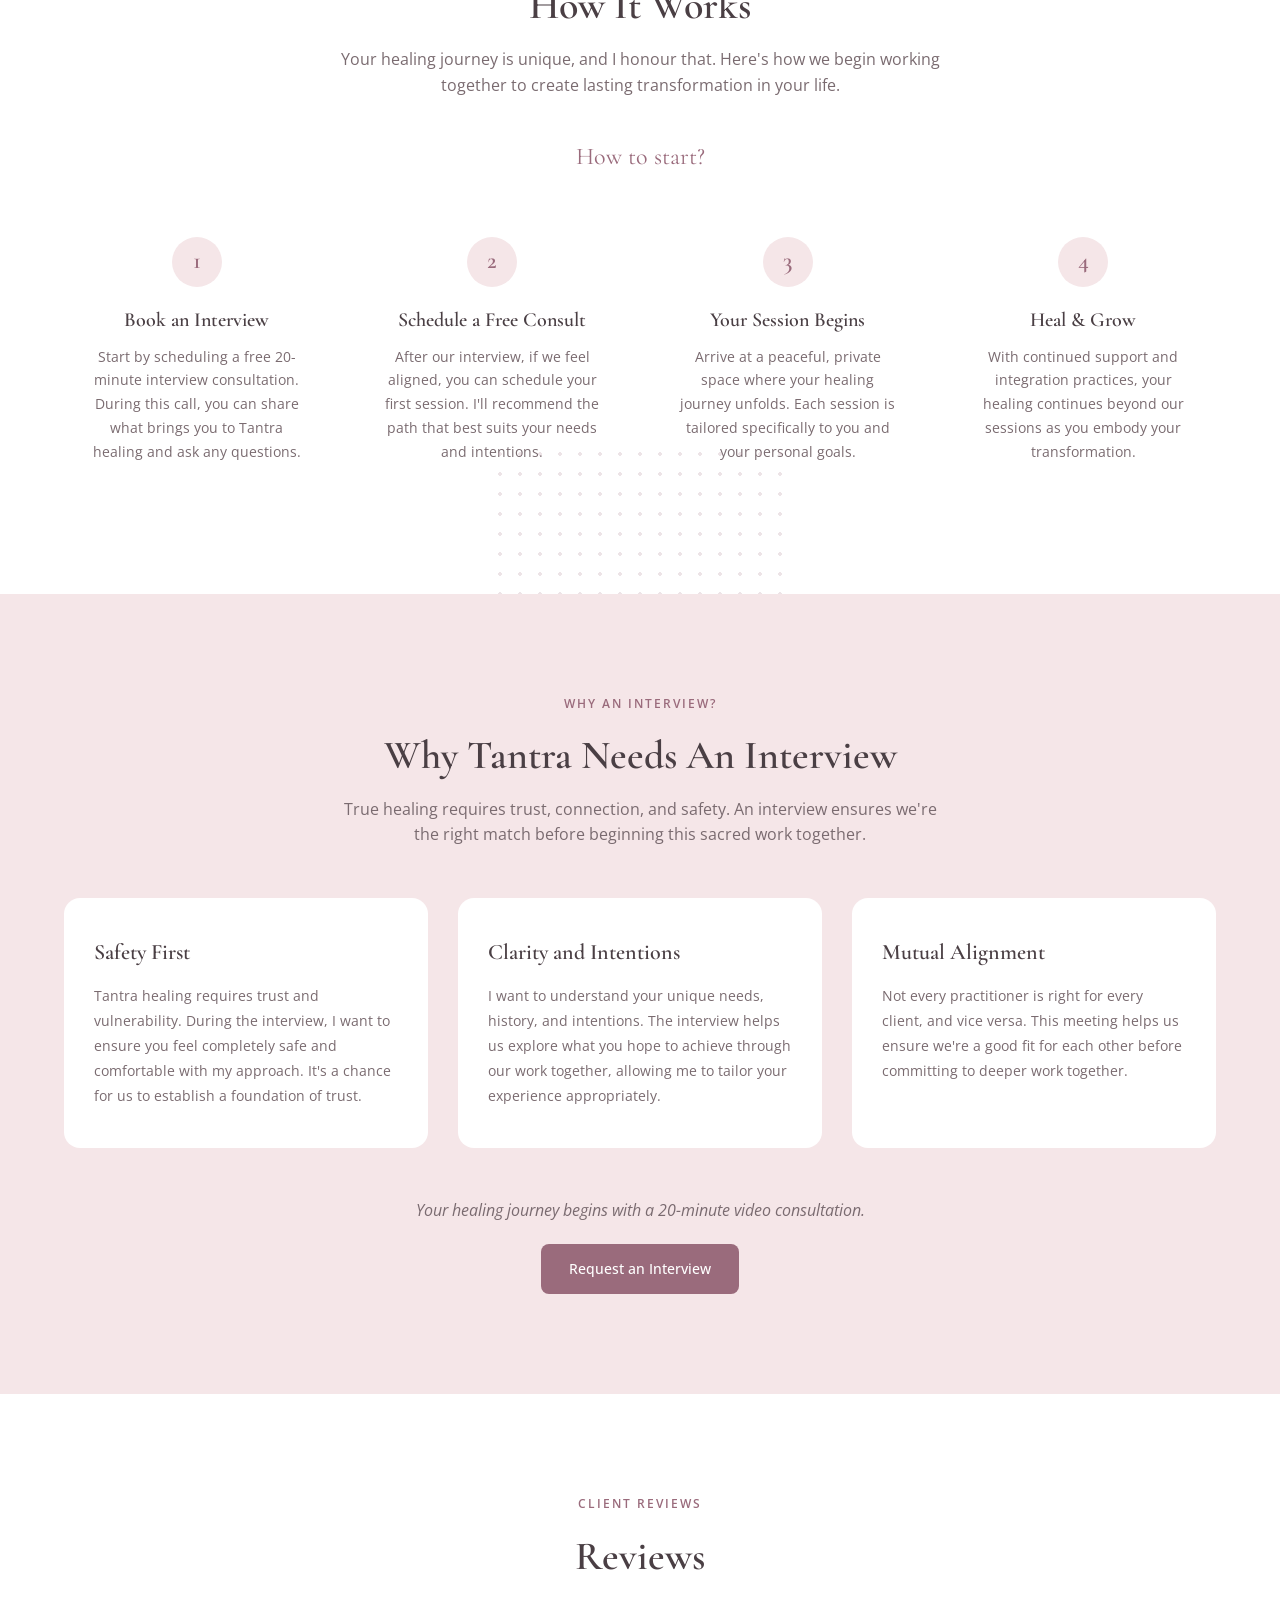
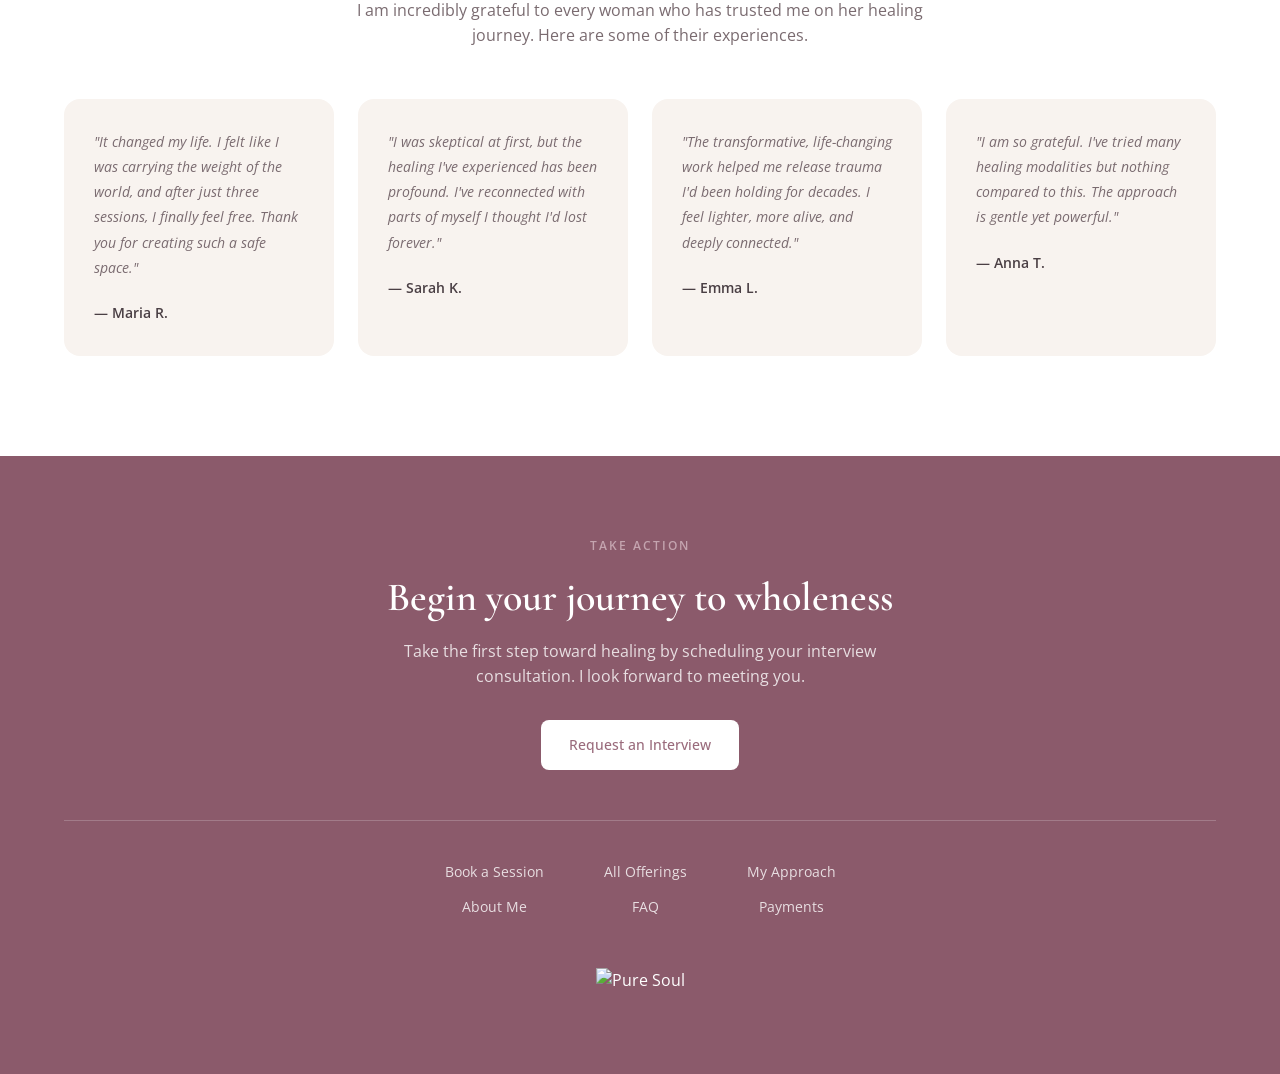
==== commit d12efaf2: "Create Tantra site structure Refactored tantra website into a clean repo layout: index.html now pure" ====
--- a/public/tantra-website/index.html
+++ b/public/tantra-website/index.html
@@ -4,6 +4,7 @@
     <meta charset="UTF-8">
     <meta name="viewport" content="width=device-width, initial-scale=1.0">
     <title>Sacred Journey - Inner Peace and Healing</title>
+    <meta name="description" content="Certified Tantra practitioner guiding women through transformative healing experiences. Reconnect mind, body, and spirit.">
     <link rel="stylesheet" href="style.css">
     <link href="https://fonts.googleapis.com/css2?family=Cormorant+Garamond:wght@400;500;600;700&family=Open+Sans:wght@300;400;500;600&display=swap" rel="stylesheet">
 </head>
@@ -13,7 +14,7 @@
         <div class="container">
             <div class="header-content">
                 <div class="logo">
-                    <div class="logo-icon">✦</div>
+                    <img src="src/logo-icon.png" alt="Pure Soul Logo" class="logo-icon-img">
                     <div class="logo-text">
                         <span class="logo-name">PURE SOUL</span>
                         <span class="logo-tagline">Awakening & Healing</span>
@@ -21,14 +22,14 @@
                 </div>
                 <nav class="nav">
                     <ul class="nav-list">
-                        <li><a href="#offerings">Offerings ▾</a></li>
+                        <li><a href="#offerings">Offerings</a></li>
                         <li><a href="#about">About Me</a></li>
                         <li><a href="#faq">FAQ</a></li>
                         <li><a href="#contact">Contact</a></li>
                     </ul>
                 </nav>
-                <a href="#interview" class="btn btn-primary">Request an Interview</a>
-                <button class="mobile-menu-btn">☰</button>
+                <a href="#interview" class="btn btn-primary header-btn">Request an Interview</a>
+                <button class="mobile-menu-btn" aria-label="Toggle menu">☰</button>
             </div>
         </div>
     </header>
@@ -48,7 +49,7 @@
                 </div>
                 <div class="hero-image">
                     <div class="hero-image-wrapper">
-                        <div class="hero-image-placeholder"></div>
+                        <img src="src/hero-image.jpg" alt="Healing journey" class="hero-img">
                     </div>
                 </div>
             </div>
@@ -179,7 +180,7 @@
             
             <div class="about-content">
                 <div class="about-image">
-                    <div class="about-image-placeholder"></div>
+                    <img src="src/about-image.jpg" alt="About me" class="about-img">
                 </div>
                 <div class="about-text">
                     <p>I remember feeling completely disconnected from my body, navigating through life on autopilot. Years of corporate stress had left me depleted, anxious, and out of touch with my feminine essence. My healing journey began when I discovered Tantra – not as the Western world often portrays it, but as a sacred path of self-discovery and wholeness.</p>
@@ -365,8 +366,8 @@
         </div>
     </section>
 
-    <!-- CTA Section -->
-    <section class="cta-section">
+    <!-- CTA Section / Footer -->
+    <footer class="cta-section" id="contact">
         <div class="container">
             <span class="section-label">TAKE ACTION</span>
             <h2>Begin your journey to wholeness</h2>
@@ -376,11 +377,11 @@
             <div class="cta-links">
                 <div class="cta-link-group">
                     <a href="#">Book a Session</a>
-                    <a href="#">About Me</a>
+                    <a href="#about">About Me</a>
                 </div>
                 <div class="cta-link-group">
-                    <a href="#">All Offerings</a>
-                    <a href="#">FAQ</a>
+                    <a href="#offerings">All Offerings</a>
+                    <a href="#faq">FAQ</a>
                 </div>
                 <div class="cta-link-group">
                     <a href="#">My Approach</a>
@@ -389,10 +390,10 @@
             </div>
             
             <div class="footer-logo">
-                <span class="footer-logo-icon">✦</span>
-            </div>
-        </div>
-    </section>
+                <img src="src/logo-icon.png" alt="Pure Soul" class="footer-logo-img">
+            </div>
+        </div>
+    </footer>
 
     <script src="script.js"></script>
 </body>
